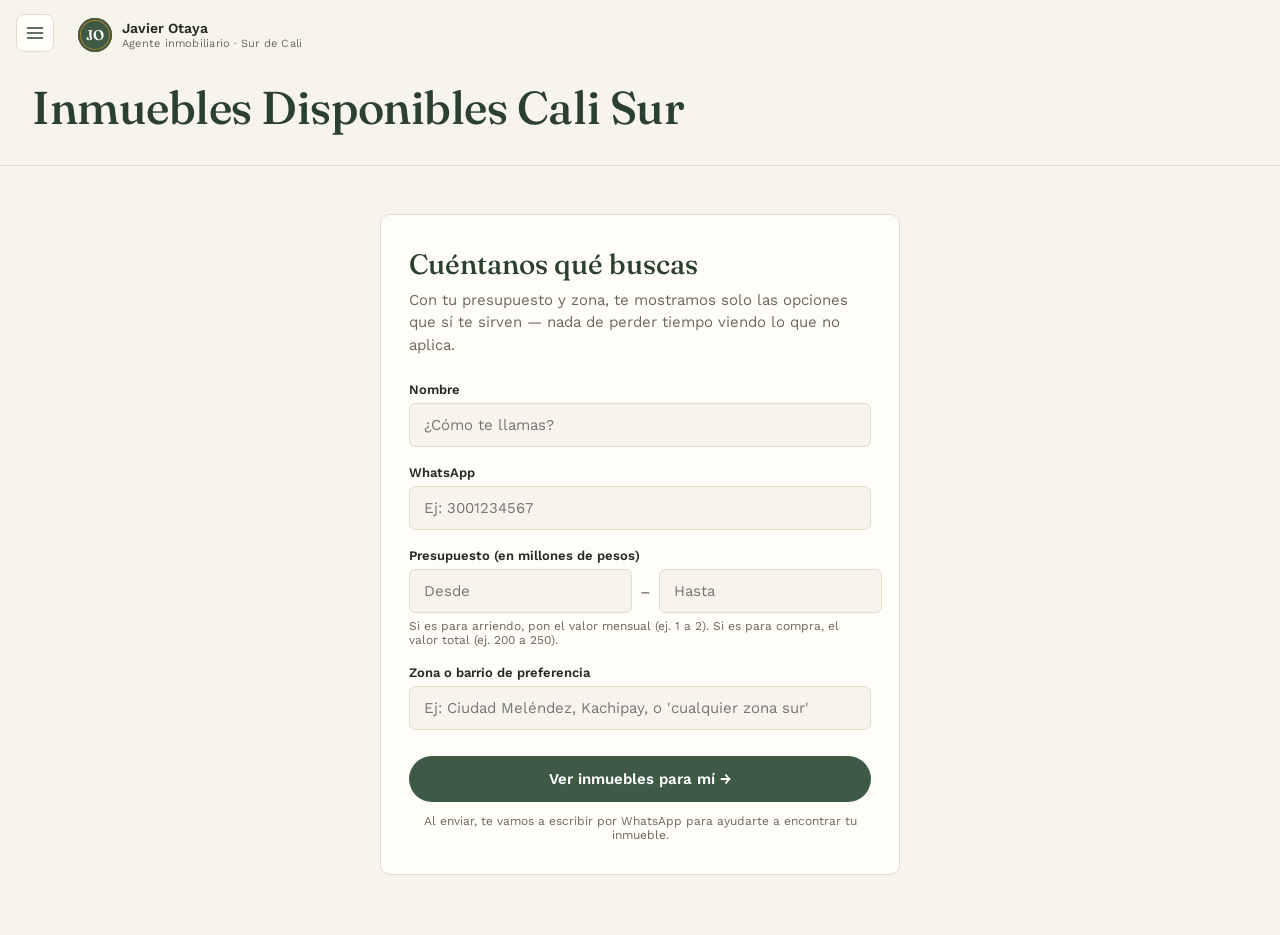
==== consulta/index.html @ 6c0d4512 "Actualiza el sitio a la plantilla Leads Mira (cuenta individual) - Sitio alineado con la plantilla: " ====
<!DOCTYPE html>
<html lang="es">
<head>
<meta charset="UTF-8">
<meta name="viewport" content="width=device-width, initial-scale=1.0">
<title>Cuéntanos qué buscas — Inmuebles Cali Sur</title>
<meta name="description" content="Dinos tu presupuesto y zona preferida, y te mostramos las opciones que sí te sirven.">
<link rel="preconnect" href="https://fonts.googleapis.com">
<link rel="preconnect" href="https://fonts.gstatic.com" crossorigin>
<link href="https://fonts.googleapis.com/css2?family=Fraunces:opsz,wght@9..144,400;9..144,500;9..144,600&family=Work+Sans:wght@400;500;600&display=swap" rel="stylesheet">
<link rel="stylesheet" href="../css/style.css?v=6">
<link rel="stylesheet" href="consulta.css?v=2">
</head>
<body>

<div id="site-nav-root"></div>

<header class="topbar">
  <div class="topbar-inner">
    <span class="topbar-title">Inmuebles Disponibles Cali Sur</span>
  </div>
</header>

<main class="lead-wrap">
  <form id="lead-form" class="lead-card" novalidate>
    <h1>Cuéntanos qué buscas</h1>
    <p class="lead-sub">Con tu presupuesto y zona, te mostramos solo las opciones que sí te sirven — nada de perder tiempo viendo lo que no aplica.</p>

    <label class="lead-label" for="f-nombre">Nombre</label>
    <input class="lead-input" type="text" id="f-nombre" name="nombre" placeholder="¿Cómo te llamas?" required>

    <label class="lead-label" for="f-whatsapp">WhatsApp</label>
    <input class="lead-input" type="tel" id="f-whatsapp" name="whatsapp" placeholder="Ej: 3001234567" required>

    <label class="lead-label">Presupuesto (en millones de pesos)</label>
    <div class="lead-range">
      <input class="lead-input" type="number" id="f-presupuesto-min" placeholder="Desde" min="0" inputmode="numeric" required>
      <span class="lead-sep">–</span>
      <input class="lead-input" type="number" id="f-presupuesto-max" placeholder="Hasta" min="0" inputmode="numeric" required>
    </div>
    <p class="lead-hint">Si es para arriendo, pon el valor mensual (ej. 1 a 2). Si es para compra, el valor total (ej. 200 a 250).</p>

    <label class="lead-label" for="f-zona">Zona o barrio de preferencia</label>
    <input class="lead-input" type="text" id="f-zona" name="zona" placeholder="Ej: Ciudad Meléndez, Kachipay, o 'cualquier zona sur'">

    <button type="submit" class="lead-submit" id="lead-submit">Ver inmuebles para mí →</button>
    <p class="lead-privacy">Al enviar, te vamos a escribir por WhatsApp para ayudarte a encontrar tu inmueble.</p>
  </form>

  <div class="lead-thanks" id="lead-thanks" hidden>
    <h2>¡Listo!</h2>
    <p>Ya casi te mostramos las opciones para ti, y te vamos a escribir por WhatsApp en un momento.</p>
  </div>
</main>

<script src="../js/config.js?v=5"></script>
<script src="../js/nav.js?v=4"></script>
<script src="../js/lead-api.js?v=1"></script>
<script src="consulta.js?v=3"></script>
</body>
</html>
---- css/style.css ----
:root {
  --paper: #f7f4ec;
  --card: #fffdf8;
  --ink: #232b22;
  --muted: #6d6759;
  --line: #e3dccb;
  --forest: #3f5a44;
  --forest-dark: #2c4030;
  --brass: #a9812e;
  --tag-venta: #3f5a44;
  --tag-arriendo: #8a5a2e;

  --font-display: "Fraunces", serif;
  --font-body: "Work Sans", sans-serif;
}

* { box-sizing: border-box; }

@media (prefers-reduced-motion: reduce) {
  * { animation: none !important; transition: none !important; }
}

body {
  margin: 0;
  background: var(--paper);
  color: var(--ink);
  font-family: var(--font-body);
  -webkit-font-smoothing: antialiased;
}

.topbar {
  padding: 14px 20px 16px;
  border-bottom: 1px solid var(--line);
}

.topbar-inner {
  max-width: 1220px;
  margin: 0 auto;
}
/* La marca deja espacio al botón de menú (☰), que es fixed; el título
   va debajo, alineado con el contenido de la página */
.topbar-inner > .brand { margin-left: 46px; }

.topbar-title {
  display: block;
  margin-top: 12px;
  font-family: var(--font-display);
  font-size: 23px;
  font-weight: 500;
  line-height: 1.15;
  color: var(--forest-dark);
}

/* Marca (logo/monograma + nombre), la inyecta js/nav.js */
.brand {
  display: inline-flex;
  align-items: center;
  gap: 10px;
  min-height: 38px; /* misma altura que el botón ☰, quedan alineados */
  text-decoration: none;
  color: var(--forest-dark);
}
.brand-mono {
  width: 34px;
  height: 34px;
  border-radius: 50%;
  background: var(--forest);
  color: #fff;
  display: inline-flex;
  align-items: center;
  justify-content: center;
  font-family: var(--font-display);
  font-size: 14px;
  font-weight: 600;
  letter-spacing: 0.02em;
  box-shadow: inset 0 0 0 2px var(--forest), inset 0 0 0 3px var(--brass);
  flex-shrink: 0;
}
.brand-logo { height: 34px; width: auto; max-width: 120px; object-fit: contain; flex-shrink: 0; }
.brand-text { display: flex; flex-direction: column; line-height: 1.2; }
.brand-text strong { font-size: 14px; font-weight: 600; color: var(--ink); }
.brand-text span { font-size: 11px; color: var(--muted); letter-spacing: 0.02em; }

.topbar-subtitle {
  display: none;
  margin: 6px 0 0;
  color: var(--muted);
  font-size: 16px;
}

/* En escritorio recuperamos el título grande de las versiones anteriores */
@media (min-width: 860px) {
  .topbar { padding: 16px 32px 30px; }
  .topbar-title {
    margin-top: 28px;
    font-size: clamp(32px, 4vw, 46px);
    letter-spacing: -0.01em;
  }
  .topbar-subtitle { display: block; }
}

.filters {
  position: sticky;
  top: 0;
  z-index: 5;
  background: var(--paper);
  border-bottom: 1px solid var(--line);
  padding: 12px 0 8px;
}

.pills-row {
  max-width: 1220px;
  margin: 0 auto;
  padding: 0 20px;
  display: flex;
  align-items: center;
  gap: 8px;
  overflow-x: auto;
  -webkit-overflow-scrolling: touch;
  scrollbar-width: none;
}
.pills-row::-webkit-scrollbar { display: none; }

.pill,
.btn-outline {
  flex: 0 0 auto;
  background: var(--card);
  border: 1px solid var(--line);
  color: var(--ink);
  font-family: var(--font-body);
  font-size: 13px;
  font-weight: 500;
  padding: 9px 14px;
  border-radius: 999px;
  white-space: nowrap;
  cursor: pointer;
  -webkit-appearance: none;
  appearance: none;
}
.pill:focus-visible,
.btn-outline:focus-visible {
  outline: 2px solid var(--forest);
  outline-offset: 1px;
}

.pill-select {
  padding-right: 26px;
  background-image: url("data:image/svg+xml;utf8,<svg xmlns='http://www.w3.org/2000/svg' viewBox='0 0 24 24' fill='none' stroke='%236d6759' stroke-width='2'><polyline points='6 9 12 15 18 9'/></svg>");
  background-repeat: no-repeat;
  background-position: right 8px center;
  background-size: 14px;
}
/* Cuando el select tiene un valor elegido (no la opción vacía), se resalta como "activo" */
.pill-select.pill-active {
  background-color: var(--forest);
  border-color: var(--forest);
  color: #fff;
  background-image: url("data:image/svg+xml;utf8,<svg xmlns='http://www.w3.org/2000/svg' viewBox='0 0 24 24' fill='none' stroke='white' stroke-width='2'><polyline points='6 9 12 15 18 9'/></svg>");
}

.pill-popover-wrap { position: relative; }

.pill-toggle.pill-active {
  background: var(--forest);
  border-color: var(--forest);
  color: #fff;
}

.pill-popover {
  position: fixed;
  z-index: 10;
  background: var(--card);
  border: 1px solid var(--line);
  border-radius: 8px;
  padding: 12px 14px;
  box-shadow: 0 8px 24px rgba(0,0,0,0.12);
  display: flex;
  flex-direction: column;
  gap: 8px;
  min-width: 220px;
}
.pill-popover[hidden] { display: none; }

.filter-group-label {
  font-size: 12px;
  color: var(--muted);
  white-space: nowrap;
}

.popover-row {
  display: flex;
  align-items: center;
  gap: 6px;
}
.popover-row input {
  border: 1px solid var(--line);
  border-radius: 4px;
  padding: 8px 8px;
  width: 100%;
  background: var(--paper);
  font-family: var(--font-body);
  font-size: 14px;
}
.popover-row input:focus-visible { outline: 2px solid var(--forest); outline-offset: 1px; }
.filter-sep { color: var(--muted); }

/* Ocultar las flechitas del input number para que se vea como un campo simple */
.popover-row input::-webkit-outer-spin-button,
.popover-row input::-webkit-inner-spin-button {
  -webkit-appearance: none;
  margin: 0;
}
.popover-row input[type="number"] { -moz-appearance: textfield; }

.popover-done {
  align-self: flex-end;
  background: var(--forest);
  color: #fff;
  border: none;
  border-radius: 999px;
  padding: 7px 14px;
  font-size: 13px;
  font-weight: 500;
  cursor: pointer;
}
.popover-done:hover { background: var(--forest-dark); }

.btn-outline {
  color: var(--forest-dark);
  border-radius: 999px;
}
.btn-outline:hover { border-color: var(--forest); background: #fbfaf5; }

.filters-meta {
  max-width: 1220px;
  margin: 0 auto;
  padding: 8px 20px 0;
}
.filters-count {
  color: var(--muted);
  font-size: 12px;
  white-space: nowrap;
}

.pill-search {
  display: flex;
  align-items: center;
  gap: 6px;
  background: var(--card);
  border: 1px solid var(--line);
  border-radius: 999px;
  padding: 0 12px;
  flex: 0 0 auto;
}
.pill-search svg { width: 15px; height: 15px; color: var(--muted); flex-shrink: 0; }
.pill-search input {
  border: none;
  background: transparent;
  font-family: var(--font-body);
  font-size: 13px;
  padding: 9px 0;
  width: 150px;
  color: var(--ink);
}
.pill-search input:focus-visible { outline: none; }
.pill-search:focus-within { border-color: var(--forest); }

.gallery-wrap {
  max-width: 1220px;
  margin: 0 auto;
  padding: 36px 32px 60px;
}

.gallery {
  display: grid;
  grid-template-columns: repeat(auto-fill, minmax(280px, 1fr));
  gap: 26px;
}

.card {
  background: var(--card);
  border: 1px solid var(--line);
  border-radius: 6px;
  overflow: hidden;
  display: flex;
  flex-direction: column;
}

.card-image-link {
  display: block;
  position: relative;
  aspect-ratio: 4 / 3;
  background: var(--line);
  overflow: hidden;
  width: 100%;
  border: none;
  padding: 0;
  cursor: pointer;
}

.card-image-link img {
  width: 100%;
  height: 100%;
  object-fit: cover;
  display: block;
  transition: transform 0.35s ease;
}
.card-image-link:hover img { transform: scale(1.04); }
.card-image-link:focus-visible { outline: 2px solid var(--forest); outline-offset: -2px; }

.card-badge {
  position: absolute;
  top: 12px;
  left: 12px;
  font-size: 11px;
  font-weight: 600;
  padding: 5px 10px;
  border-radius: 999px;
  color: #fff;
  letter-spacing: 0.01em;
}
.card-badge.venta { background: var(--tag-venta); }
.card-badge.arriendo { background: var(--tag-arriendo); }

.card-credit {
  position: absolute;
  top: 12px;
  right: 12px;
  font-size: 11px;
  font-weight: 500;
  padding: 5px 10px;
  border-radius: 999px;
  background: rgba(255,255,255,0.92);
  color: var(--forest-dark);
}

.card-body {
  padding: 16px 18px 18px;
  display: flex;
  flex-direction: column;
  gap: 8px;
  flex: 1;
}

.card-price {
  font-family: var(--font-display);
  font-size: 22px;
  color: var(--forest-dark);
  margin: 0;
}
.card-price small {
  font-family: var(--font-body);
  font-size: 12px;
  color: var(--muted);
  font-weight: 500;
}

.card-title {
  margin: 0;
  font-size: 15px;
  font-weight: 600;
  color: var(--ink);
}

.card-specs {
  display: flex;
  flex-wrap: wrap;
  gap: 6px 14px;
  font-size: 13px;
  color: var(--muted);
  margin-top: 2px;
}

.card-link {
  margin-top: auto;
  padding-top: 10px;
  font-size: 13px;
  font-weight: 600;
  color: var(--forest);
  text-decoration: none;
  border-top: 1px solid var(--line);
  background: none;
  border-left: none;
  border-right: none;
  border-bottom: none;
  font-family: inherit;
  cursor: pointer;
  text-align: left;
}
.card-link:hover { color: var(--forest-dark); text-decoration: underline; }
.card-link:focus-visible { outline: 2px solid var(--forest); outline-offset: 2px; }

.card-actions {
  display: flex;
  align-items: center;
  justify-content: space-between;
  gap: 10px;
  margin-top: auto;
  padding-top: 10px;
  border-top: 1px solid var(--line);
}
.card-actions .card-link { border-top: none; padding-top: 0; margin-top: 0; }

.card-whatsapp {
  display: inline-flex;
  align-items: center;
  gap: 6px;
  font-size: 12px;
  font-weight: 600;
  color: #1a7a3c;
  text-decoration: none;
  white-space: nowrap;
}
.card-whatsapp svg { width: 15px; height: 15px; flex-shrink: 0; }
.card-whatsapp:hover { text-decoration: underline; }
.card-whatsapp:focus-visible { outline: 2px solid var(--forest); outline-offset: 2px; }

.whatsapp-float {
  position: fixed;
  right: 20px;
  bottom: 20px;
  width: 56px;
  height: 56px;
  border-radius: 50%;
  background: #25d366;
  color: #fff;
  display: flex;
  align-items: center;
  justify-content: center;
  box-shadow: 0 4px 14px rgba(0,0,0,0.25);
  z-index: 20;
}
.whatsapp-float:hover { background: #1ebc5b; }
.whatsapp-float:focus-visible { outline: 2px solid var(--forest-dark); outline-offset: 3px; }
.whatsapp-float[hidden] { display: none; }

.empty-state,
.loading-state {
  text-align: center;
  color: var(--muted);
  font-size: 15px;
  padding: 60px 20px;
}

.foot {
  text-align: center;
  color: var(--muted);
  font-size: 12px;
  padding: 20px;
  border-top: 1px solid var(--line);
}

@media (max-width: 600px) {
  .gallery-wrap { padding: 20px 16px 40px; }
  .gallery { gap: 18px; }
  .card-image-link { aspect-ratio: 16 / 10; }
}

/* ── Banner de ventas recientes (prueba social) ───────────────── */
.sales-banner {
  margin: 0;
  padding: 10px 20px;
  font-size: 13px;
  font-weight: 600;
  color: var(--forest-dark);
  background: #eef1e6;
  border-bottom: 1px solid var(--line);
}
@media (min-width: 860px) { .sales-banner { padding: 10px max(32px, calc((100% - 1220px) / 2 + 20px)); } }

/* ── Overlay de la ficha de detalle ───────────────────────────── */
body.no-scroll { overflow: hidden; }
body.no-scroll .site-nav-toggle { display: none; }

.detail-overlay {
  position: fixed;
  inset: 0;
  z-index: 40;
  background: rgba(20, 24, 18, 0.55);
  display: flex;
  align-items: flex-start;
  justify-content: center;
  overflow-y: auto;
  padding: 0;
}
.detail-overlay[hidden] { display: none; }
@media (min-width: 700px) {
  .detail-overlay { padding: 40px 20px; align-items: center; }
}

.detail-panel {
  position: relative;
  background: var(--card);
  width: 100%;
  max-width: 640px;
  min-height: 100vh;
  border-radius: 0;
}
@media (min-width: 700px) {
  .detail-panel { min-height: auto; border-radius: 10px; max-height: 90vh; overflow-y: auto; }
}

.detail-close {
  position: absolute;
  top: 14px;
  right: 14px;
  z-index: 5;
  width: 34px;
  height: 34px;
  border-radius: 50%;
  border: none;
  background: rgba(20,24,18,0.55);
  color: #fff;
  font-size: 15px;
  cursor: pointer;
  display: flex;
  align-items: center;
  justify-content: center;
}
.detail-close:hover { background: rgba(20,24,18,0.75); }
.detail-close:focus-visible { outline: 2px solid #fff; outline-offset: 2px; }

.detail-carousel {
  position: relative;
  aspect-ratio: 4 / 3;
  background: #1f2721; /* color de las franjas cuando la foto es vertical */
  overflow: hidden;
}
.detail-carousel-track {
  display: flex;
  height: 100%;
  transition: transform 0.3s ease;
}
.detail-carousel-track img {
  width: 100%;
  height: 100%;
  object-fit: contain; /* foto completa, sin recortes */
  flex: 0 0 100%;
  cursor: zoom-in;
}
.carousel-arrow {
  position: absolute;
  top: 50%;
  transform: translateY(-50%);
  width: 34px;
  height: 34px;
  border-radius: 50%;
  border: none;
  background: rgba(255,255,255,0.85);
  color: var(--forest-dark);
  font-size: 20px;
  line-height: 1;
  cursor: pointer;
}
.carousel-arrow.prev { left: 10px; }
.carousel-arrow.next { right: 10px; }
.carousel-arrow:hover { background: #fff; }

.detail-carousel-dots {
  position: absolute;
  bottom: 12px;
  left: 0;
  right: 0;
  display: flex;
  justify-content: center;
  gap: 6px;
}
.detail-carousel-dots button {
  width: 7px;
  height: 7px;
  border-radius: 50%;
  border: none;
  background: rgba(255,255,255,0.6);
  padding: 0;
  cursor: pointer;
}
.detail-carousel-dots button.active { background: #fff; }

.detail-badge {
  position: absolute;
  top: 12px;
  left: 12px;
}

.detail-body {
  padding: 20px 22px 28px;
}

.detail-price {
  font-family: var(--font-display);
  font-size: 28px;
  color: var(--forest-dark);
  margin: 0;
}
.detail-price small {
  font-family: var(--font-body);
  font-size: 13px;
  color: var(--muted);
  font-weight: 500;
}

.detail-title {
  margin: 4px 0 18px;
  font-size: 18px;
  font-weight: 600;
  font-family: var(--font-body);
}

.detail-stats {
  display: grid;
  grid-template-columns: repeat(auto-fill, minmax(84px, 1fr));
  gap: 14px;
  padding: 16px 0;
  margin-bottom: 18px;
  border-top: 1px solid var(--line);
  border-bottom: 1px solid var(--line);
}
.detail-stat {
  display: flex;
  flex-direction: column;
  align-items: center;
  text-align: center;
  gap: 4px;
}
.detail-stat svg { width: 22px; height: 22px; color: var(--forest); }
.detail-stat-value { font-family: var(--font-display); font-size: 16px; color: var(--ink); }
.detail-stat-label { font-size: 11px; color: var(--muted); }

.detail-cta {
  display: flex;
  flex-direction: column;
  gap: 10px;
  margin-bottom: 24px;
}

.detail-whatsapp {
  display: flex;
  align-items: center;
  justify-content: center;
  gap: 8px;
  background: #25d366;
  color: #fff;
  font-weight: 600;
  font-size: 15px;
  padding: 13px;
  border-radius: 999px;
  text-decoration: none;
  border: none;
  width: 100%;
  font-family: inherit;
  cursor: pointer;
}
.detail-whatsapp svg { width: 18px; height: 18px; }
.detail-whatsapp:hover { background: #1ebc5b; }
.detail-whatsapp:disabled { opacity: 0.7; cursor: default; }

.detail-lead-form {
  display: flex;
  flex-direction: column;
  gap: 10px;
  background: var(--paper);
  border: 1px solid var(--line);
  border-radius: 10px;
  padding: 16px;
}
.detail-lead-form[hidden] { display: none; }

.detail-lead-input {
  width: 100%;
  box-sizing: border-box;
  border: 1px solid var(--line);
  border-radius: 6px;
  padding: 11px 13px;
  font-family: var(--font-body);
  font-size: 14px;
  background: var(--card);
  color: var(--ink);
}
.detail-lead-input:focus-visible { outline: 2px solid var(--forest); outline-offset: 1px; }

.detail-lead-submit {
  background: #25d366;
  color: #fff;
  border: none;
  border-radius: 999px;
  padding: 12px;
  font-family: inherit;
  font-size: 14px;
  font-weight: 600;
  cursor: pointer;
}
.detail-lead-submit:hover { background: #1ebc5b; }
.detail-lead-submit:disabled { opacity: 0.7; cursor: default; }

.detail-lead-error {
  margin: 0;
  font-size: 12px;
  color: #8a4127;
  text-align: center;
}

.detail-crm-link {
  text-align: center;
  font-size: 13px;
  color: var(--muted);
  text-decoration: underline;
}
.detail-crm-link:hover { color: var(--ink); }

.detail-similar h3 {
  font-size: 14px;
  font-weight: 600;
  margin: 0 0 12px;
}
.detail-similar-grid {
  display: grid;
  grid-template-columns: 1fr 1fr;
  gap: 12px;
}

.mini-card {
  display: block;
  width: 100%;
  border: 1px solid var(--line);
  border-radius: 6px;
  overflow: hidden;
  background: var(--card);
  cursor: pointer;
  padding: 0;
  text-align: left;
  font-family: inherit;
}
.mini-card img {
  width: 100%;
  aspect-ratio: 4 / 3;
  object-fit: cover;
  display: block;
}
.mini-card-body {
  display: flex;
  flex-direction: column;
  gap: 2px;
  padding: 8px 10px 10px;
}
.mini-card-body strong { font-family: var(--font-display); font-size: 14px; color: var(--forest-dark); }
.mini-card-body span { font-size: 12px; color: var(--muted); }

/* ── Menú compartido (☰) ───────────────────────────────────── */
.site-nav-toggle {
  position: fixed;
  top: 14px;
  left: 16px;
  z-index: 50;
  width: 38px;
  height: 38px;
  border-radius: 8px;
  border: 1px solid var(--line);
  background: var(--card);
  color: var(--forest-dark);
  display: flex;
  align-items: center;
  justify-content: center;
  cursor: pointer;
  transition: transform 0.25s ease, opacity 0.25s ease;
}
.site-nav-toggle:hover { border-color: var(--forest); }
.site-nav-toggle:focus-visible { outline: 2px solid var(--forest); outline-offset: 2px; }
.site-nav-toggle-hidden { transform: translateX(-56px); opacity: 0; pointer-events: none; }

.site-nav-backdrop {
  position: fixed;
  inset: 0;
  z-index: 48;
  background: rgba(20, 24, 18, 0.4);
}
.site-nav-backdrop[hidden] { display: none; }

.site-nav-panel {
  position: fixed;
  top: 0;
  left: 0;
  bottom: 0;
  z-index: 49;
  width: min(260px, 80vw);
  background: var(--card);
  box-shadow: 4px 0 24px rgba(0,0,0,0.15);
  padding: 64px 24px 24px;
}
.site-nav-panel[hidden] { display: none; }

.site-nav-panel nav {
  display: flex;
  flex-direction: column;
  gap: 4px;
}
.site-nav-panel a {
  padding: 11px 12px;
  border-radius: 6px;
  color: var(--ink);
  text-decoration: none;
  font-size: 15px;
  font-weight: 500;
}
.site-nav-panel a:hover { background: var(--paper); }
.site-nav-panel a.active { background: var(--forest); color: #fff; }

/* ── Campos de formulario compartidos (consulta + calculadora) ── */
.lead-label {
  display: block;
  font-size: 13px;
  font-weight: 600;
  color: var(--ink);
  margin: 18px 0 6px;
}
.lead-input {
  width: 100%;
  box-sizing: border-box;
  border: 1px solid var(--line);
  border-radius: 6px;
  padding: 12px 14px;
  font-family: var(--font-body);
  font-size: 15px;
  background: var(--paper);
  color: var(--ink);
}
.lead-input:focus-visible { outline: 2px solid var(--forest); outline-offset: 1px; }
.lead-hint {
  font-size: 12px;
  color: var(--muted);
  margin: 6px 0 0;
}

/* ─────────────────────────────────────────────────────────────
   Visor de fotos ampliadas (se abre al tocar una foto de la ficha)
   ───────────────────────────────────────────────────────────── */
.carousel-zoom {
  position: absolute;
  right: 10px;
  bottom: 10px;
  z-index: 2;
  display: flex;
  align-items: center;
  gap: 6px;
  border: none;
  border-radius: 999px;
  padding: 6px 11px;
  background: rgba(20, 24, 18, 0.6);
  color: #fff;
  font-size: 12px;
  font-weight: 600;
  cursor: pointer;
}
.carousel-zoom:hover { background: rgba(20, 24, 18, 0.8); }
.carousel-zoom svg { width: 14px; height: 14px; }

.lightbox {
  position: fixed;
  inset: 0;
  z-index: 60;
  background: #0e120f;
  display: flex;
  flex-direction: column;
  user-select: none;
  -webkit-user-select: none;
}
.lightbox[hidden] { display: none; }
.lightbox-stage {
  position: relative;
  flex: 1;
  overflow: hidden;
  touch-action: none; /* el visor maneja pellizcar y deslizar */
  display: flex;
  align-items: center;
  justify-content: center;
}
.lightbox-stage img {
  max-width: 100%;
  max-height: 100%;
  transform-origin: center center;
  will-change: transform;
  pointer-events: none;
}
.lightbox-stage.animar img { transition: transform 0.2s ease; }
.lightbox-top {
  position: absolute;
  top: 0;
  left: 0;
  right: 0;
  z-index: 2;
  display: flex;
  align-items: center;
  justify-content: space-between;
  padding: 12px 14px;
  color: #fff;
  font-size: 14px;
  pointer-events: none;
}
.lightbox-top > * { pointer-events: auto; }
.lightbox-count { background: rgba(0, 0, 0, 0.45); padding: 4px 10px; border-radius: 999px; }
.lightbox-btn {
  border: none;
  border-radius: 50%;
  width: 42px;
  height: 42px;
  background: rgba(255, 255, 255, 0.14);
  color: #fff;
  font-size: 22px;
  line-height: 1;
  cursor: pointer;
  display: flex;
  align-items: center;
  justify-content: center;
}
.lightbox-btn:hover { background: rgba(255, 255, 255, 0.26); }
.lightbox-btn:focus-visible { outline: 2px solid #fff; outline-offset: 2px; }
.lightbox-prev, .lightbox-next {
  position: absolute;
  top: 50%;
  transform: translateY(-50%);
  z-index: 2;
}
.lightbox-prev { left: 12px; }
.lightbox-next { right: 12px; }
.lightbox-hint {
  position: absolute;
  bottom: 16px;
  left: 50%;
  transform: translateX(-50%);
  z-index: 2;
  color: rgba(255, 255, 255, 0.85);
  background: rgba(0, 0, 0, 0.45);
  font-size: 12px;
  padding: 5px 12px;
  border-radius: 999px;
  white-space: nowrap;
  transition: opacity 0.4s ease;
  pointer-events: none;
}
.lightbox-hint.oculto { opacity: 0; }
@media (max-width: 600px) {
  .lightbox-prev, .lightbox-next { display: none; } /* en celular se desliza con el dedo */
}

/* ─────────────────────────────────────────────────────────────
   Enlace de un inmueble que ya no está disponible
   ───────────────────────────────────────────────────────────── */
.nodisp { padding: 44px 22px 26px; text-align: center; }
.nodisp-icono {
  width: 56px; height: 56px; margin: 0 auto 14px; border-radius: 50%;
  background: var(--paper); color: var(--forest); display: grid; place-items: center;
}
.nodisp-icono svg { width: 28px; height: 28px; }
.nodisp-titulo { font-family: var(--font-display); font-weight: 500; font-size: 24px; color: var(--forest-dark); margin: 0 0 8px; }
.nodisp-ref { display: inline-block; background: var(--paper); border-radius: 999px; padding: 5px 14px; font-size: 14px; font-weight: 600; color: var(--ink); margin: 0 0 10px; text-decoration: line-through; text-decoration-color: rgba(35, 43, 34, 0.35); }
.nodisp-texto { color: var(--muted); font-size: 15px; margin: 0 auto 22px; max-width: 420px; }
.nodisp-sub { font-size: 14px; font-weight: 600; margin: 0 0 12px; text-align: left; }
.nodisp-grid { text-align: left; margin-bottom: 22px; }
.nodisp-acciones { display: flex; flex-direction: column; gap: 10px; }
.nodisp-btn {
  display: block; padding: 13px 16px; border-radius: 999px; border: 1px solid var(--line);
  color: var(--ink); text-decoration: none; font-weight: 600; font-size: 15px; background: var(--card);
}
.nodisp-btn:hover { border-color: var(--forest); }
.nodisp-btn.primario { background: var(--forest); border-color: var(--forest); color: #fff; }
.nodisp-btn.primario:hover { background: var(--forest-dark); }
.nodisp-btn.whatsapp { color: #12753a; border-color: #bfe5cc; background: #effaf2; }
---- consulta/consulta.css ----
.lead-wrap {
  max-width: 560px;
  margin: 0 auto;
  padding: 48px 20px 60px;
}

.lead-card {
  background: var(--card);
  border: 1px solid var(--line);
  border-radius: 10px;
  padding: 32px 28px;
}

.lead-card h1 {
  font-family: var(--font-display);
  font-weight: 500;
  font-size: 28px;
  color: var(--forest-dark);
  margin: 0 0 8px;
}

.lead-sub {
  color: var(--muted);
  font-size: 15px;
  margin: 0 0 26px;
  line-height: 1.5;
}

.lead-range { display: flex; align-items: center; gap: 8px; }
.lead-range .lead-input { width: auto; flex: 1; }
.lead-sep { color: var(--muted); }

.lead-submit {
  width: 100%;
  margin-top: 26px;
  background: var(--forest);
  color: #fff;
  border: none;
  border-radius: 999px;
  padding: 14px;
  font-family: var(--font-body);
  font-size: 15px;
  font-weight: 600;
  cursor: pointer;
}
.lead-submit:hover { background: var(--forest-dark); }
.lead-submit:disabled { opacity: 0.6; cursor: default; }

.lead-privacy {
  text-align: center;
  font-size: 12px;
  color: var(--muted);
  margin: 12px 0 0;
}

.lead-thanks {
  text-align: center;
  padding: 40px 20px;
}
.lead-thanks h2 {
  font-family: var(--font-display);
  color: var(--forest-dark);
  font-size: 26px;
  margin: 0 0 10px;
}
.lead-thanks p { color: var(--muted); }
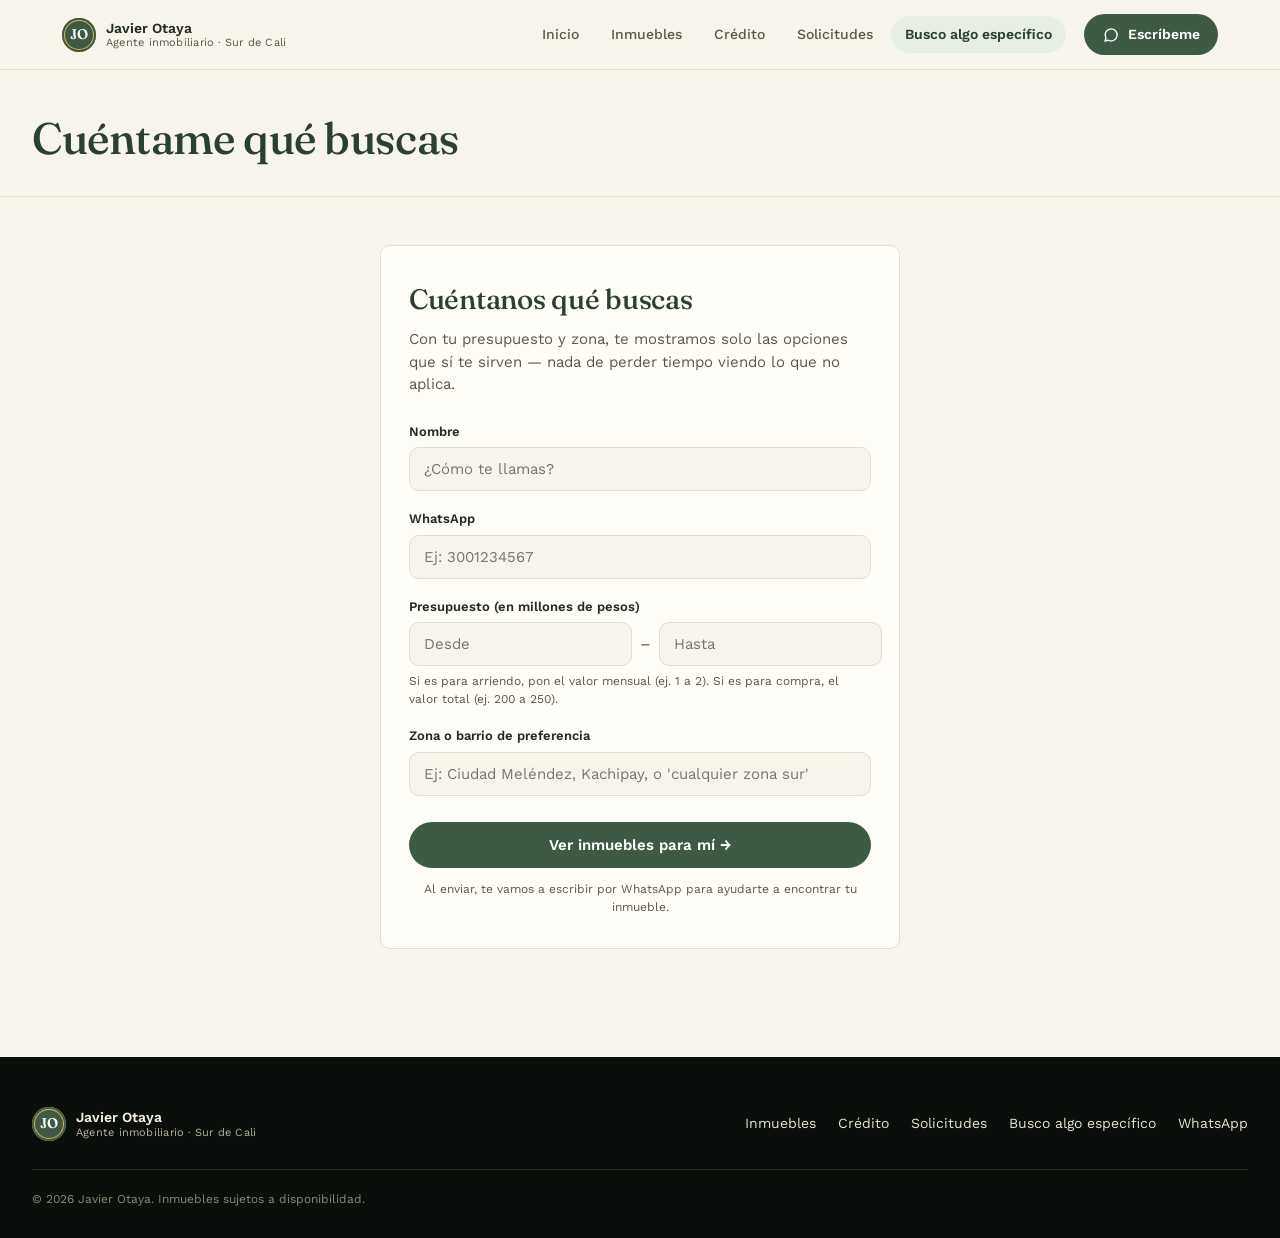
==== commit aa76cf8b: "Rediseño dirección A (editorial cálido): encabezado, portada, catálogo, ficha y pie - Nuevo tema (cs" ====
--- a/consulta/index.html
+++ b/consulta/index.html
@@ -8,7 +8,8 @@
 <link rel="preconnect" href="https://fonts.googleapis.com">
 <link rel="preconnect" href="https://fonts.gstatic.com" crossorigin>
 <link href="https://fonts.googleapis.com/css2?family=Fraunces:opsz,wght@9..144,400;9..144,500;9..144,600&family=Work+Sans:wght@400;500;600&display=swap" rel="stylesheet">
-<link rel="stylesheet" href="../css/style.css?v=6">
+<link rel="stylesheet" href="../css/style.css?v=9">
+<link rel="stylesheet" href="../css/tema.css?v=1">
 <link rel="stylesheet" href="consulta.css?v=2">
 </head>
 <body>
@@ -17,13 +18,13 @@
 
 <header class="topbar">
   <div class="topbar-inner">
-    <span class="topbar-title">Inmuebles Disponibles Cali Sur</span>
+    <h1 class="topbar-title">Cuéntame qué buscas</h1>
   </div>
 </header>
 
 <main class="lead-wrap">
   <form id="lead-form" class="lead-card" novalidate>
-    <h1>Cuéntanos qué buscas</h1>
+    <h2>Cuéntanos qué buscas</h2>
     <p class="lead-sub">Con tu presupuesto y zona, te mostramos solo las opciones que sí te sirven — nada de perder tiempo viendo lo que no aplica.</p>
 
     <label class="lead-label" for="f-nombre">Nombre</label>
@@ -53,8 +54,8 @@
   </div>
 </main>
 
-<script src="../js/config.js?v=5"></script>
-<script src="../js/nav.js?v=4"></script>
+<script src="../js/config.js?v=6"></script>
+<script src="../js/nav.js?v=5"></script>
 <script src="../js/lead-api.js?v=1"></script>
 <script src="consulta.js?v=3"></script>
 </body>
--- a/css/style.css
+++ b/css/style.css
@@ -37,9 +37,6 @@
   max-width: 1220px;
   margin: 0 auto;
 }
-/* La marca deja espacio al botón de menú (☰), que es fixed; el título
-   va debajo, alineado con el contenido de la página */
-.topbar-inner > .brand { margin-left: 46px; }
 
 .topbar-title {
   display: block;
@@ -470,7 +467,6 @@
 
 /* ── Overlay de la ficha de detalle ───────────────────────────── */
 body.no-scroll { overflow: hidden; }
-body.no-scroll .site-nav-toggle { display: none; }
 
 .detail-overlay {
   position: fixed;
@@ -744,65 +740,6 @@
 }
 .mini-card-body strong { font-family: var(--font-display); font-size: 14px; color: var(--forest-dark); }
 .mini-card-body span { font-size: 12px; color: var(--muted); }
-
-/* ── Menú compartido (☰) ───────────────────────────────────── */
-.site-nav-toggle {
-  position: fixed;
-  top: 14px;
-  left: 16px;
-  z-index: 50;
-  width: 38px;
-  height: 38px;
-  border-radius: 8px;
-  border: 1px solid var(--line);
-  background: var(--card);
-  color: var(--forest-dark);
-  display: flex;
-  align-items: center;
-  justify-content: center;
-  cursor: pointer;
-  transition: transform 0.25s ease, opacity 0.25s ease;
-}
-.site-nav-toggle:hover { border-color: var(--forest); }
-.site-nav-toggle:focus-visible { outline: 2px solid var(--forest); outline-offset: 2px; }
-.site-nav-toggle-hidden { transform: translateX(-56px); opacity: 0; pointer-events: none; }
-
-.site-nav-backdrop {
-  position: fixed;
-  inset: 0;
-  z-index: 48;
-  background: rgba(20, 24, 18, 0.4);
-}
-.site-nav-backdrop[hidden] { display: none; }
-
-.site-nav-panel {
-  position: fixed;
-  top: 0;
-  left: 0;
-  bottom: 0;
-  z-index: 49;
-  width: min(260px, 80vw);
-  background: var(--card);
-  box-shadow: 4px 0 24px rgba(0,0,0,0.15);
-  padding: 64px 24px 24px;
-}
-.site-nav-panel[hidden] { display: none; }
-
-.site-nav-panel nav {
-  display: flex;
-  flex-direction: column;
-  gap: 4px;
-}
-.site-nav-panel a {
-  padding: 11px 12px;
-  border-radius: 6px;
-  color: var(--ink);
-  text-decoration: none;
-  font-size: 15px;
-  font-weight: 500;
-}
-.site-nav-panel a:hover { background: var(--paper); }
-.site-nav-panel a.active { background: var(--forest); color: #fff; }
 
 /* ── Campos de formulario compartidos (consulta + calculadora) ── */
 .lead-label {
--- a/css/tema.css
+++ b/css/tema.css
@@ -0,0 +1,220 @@
+/* ─────────────────────────────────────────────────────────────
+   Tema "editorial cálido" — se carga DESPUÉS de style.css y lo
+   sobrescribe: tokens, encabezado, pie, catálogo, tarjetas y ficha.
+   Los colores de marca opcionales (config.js) siguen funcionando
+   porque se aplican sobre --forest / --forest-dark.
+   ───────────────────────────────────────────────────────────── */
+:root {
+  --paper: #f7f4ec;
+  --card: #fffdf8;
+  --ink: #232b22;
+  --muted: #5d5748;
+  --line: #e3dccb;
+  --line-soft: #ece6d6;
+  --forest: #3f5a44;
+  --forest-dark: #2c4030;
+  --tint: #e7efe3;
+  --brass: #a9812e;
+  --brass-light: #d9b25f;
+  --brass-text: #7c5c14;
+  --night: #0a0f0c;
+  --wa: #1f9d55;
+  --wa-dark: #187d44;
+  --radio: 14px;
+}
+
+body { line-height: 1.5; }
+h1, h2, h3 { font-family: var(--font-display); font-weight: 500; letter-spacing: -0.01em; }
+a { color: inherit; }
+:focus-visible { outline: 2px solid var(--brass); outline-offset: 2px; }
+
+/* ── Encabezado ─────────────────────────────────────────────── */
+.sitebar { background: var(--paper); border-bottom: 1px solid var(--line); position: relative; z-index: 30; }
+.sitebar-inner { max-width: 1220px; margin: 0 auto; padding: 12px 20px; display: flex; align-items: center; gap: 18px; }
+.sitebar .brand { margin: 0; }
+.sitebar-links { display: none; margin-left: auto; gap: 4px; }
+.sitebar-links a { padding: 8px 14px; border-radius: 999px; font-size: 14px; font-weight: 500; color: var(--muted); text-decoration: none; }
+.sitebar-links a:hover { color: var(--forest-dark); background: var(--tint); }
+.sitebar-links a.active { color: var(--forest-dark); background: var(--tint); font-weight: 600; }
+.sitebar-cta { display: none; align-items: center; gap: 8px; background: var(--forest); color: #fff; padding: 10px 18px; border-radius: 999px; font-size: 14px; font-weight: 600; text-decoration: none; }
+.sitebar-cta:hover { background: var(--forest-dark); }
+.sitebar-toggle { margin-left: auto; width: 42px; height: 42px; border-radius: 12px; border: 1px solid var(--line); background: var(--card); color: var(--forest-dark); display: inline-flex; align-items: center; justify-content: center; cursor: pointer; }
+.sitebar.abierto .sitebar-links {
+  display: flex; flex-direction: column; position: absolute; left: 12px; right: 12px; top: 100%; margin: 6px 0 0;
+  background: var(--card); border: 1px solid var(--line); border-radius: var(--radio); padding: 8px; box-shadow: 0 14px 34px rgba(35, 43, 34, 0.14);
+}
+.sitebar.abierto .sitebar-links a { padding: 12px 14px; font-size: 15px; }
+@media (min-width: 900px) {
+  .sitebar-inner { padding: 14px 32px; }
+  .sitebar-links { display: flex; }
+  .sitebar-cta { display: inline-flex; }
+  .sitebar-toggle { display: none; }
+  .sitebar-links { margin-left: auto; }
+}
+
+/* Marca */
+.brand-mono { background: var(--forest); box-shadow: inset 0 0 0 2px var(--forest), inset 0 0 0 3px var(--brass-light); }
+.brand-claro { color: #f4efe2; }
+.brand-claro .brand-text strong { color: #f4efe2; }
+.brand-claro .brand-text span { color: #b9b29d; }
+
+/* ── Encabezado de página (título de cada sección) ──────────── */
+.topbar { padding: 34px 20px 26px; border-bottom: 1px solid var(--line); background: var(--paper); }
+.topbar-inner { max-width: 1220px; margin: 0 auto; }
+.topbar-eyebrow { margin: 0 0 8px; font-size: 12px; font-weight: 600; letter-spacing: 0.1em; text-transform: uppercase; color: var(--brass-text); }
+.topbar-title { display: block; margin: 0; font-size: clamp(28px, 4.2vw, 44px); line-height: 1.1; color: var(--forest-dark); font-family: var(--font-display); font-weight: 500; }
+.topbar-subtitle { display: block; margin: 10px 0 0; max-width: 62ch; color: var(--muted); font-size: 16px; }
+@media (min-width: 860px) { .topbar { padding: 44px 32px 34px; } .topbar-title { margin-top: 0; } }
+
+/* ── Filtros ────────────────────────────────────────────────── */
+.filters { background: rgba(247, 244, 236, 0.96); backdrop-filter: blur(6px); }
+.pill, .btn-outline { border-radius: 999px; border: 1px solid var(--line); background: var(--card); color: var(--ink); }
+.pill-select.pill-active, .pill-toggle.pill-active { background: var(--tint); border-color: var(--forest); color: var(--forest-dark); }
+.pill-popover { border-radius: var(--radio); box-shadow: 0 14px 34px rgba(35, 43, 34, 0.16); }
+.filters-count { font-weight: 600; color: var(--forest-dark); }
+.sales-banner { background: var(--tint); color: var(--forest-dark); }
+
+/* ── Tarjetas del catálogo ──────────────────────────────────── */
+.gallery { grid-template-columns: repeat(auto-fill, minmax(300px, 1fr)); gap: 28px; }
+.card { border-radius: 18px; border: 1px solid var(--line); box-shadow: 0 1px 0 rgba(35, 43, 34, 0.03); transition: transform 0.2s ease, box-shadow 0.2s ease; }
+.card:hover { transform: translateY(-3px); box-shadow: 0 16px 34px rgba(35, 43, 34, 0.12); }
+.card-image-link { aspect-ratio: 4 / 3; }
+.card-badge { top: 14px; left: 14px; padding: 6px 12px; font-size: 12px; box-shadow: 0 2px 8px rgba(0, 0, 0, 0.18); }
+.card-badge.venta { background: var(--forest); }
+.card-badge.arriendo { background: #8a5a2e; }
+.card-body { padding: 18px 20px 20px; gap: 8px; }
+.card-top { display: flex; align-items: center; justify-content: space-between; gap: 10px; flex-wrap: wrap; }
+.card-price { font-size: 28px; line-height: 1.1; color: var(--forest-dark); }
+.card-price small { font-size: 13px; }
+.card-credit { position: static; background: var(--tint); color: var(--forest-dark); font-size: 12px; font-weight: 600; padding: 5px 11px; }
+.card-title { font-size: 16px; font-weight: 600; font-family: var(--font-body); color: var(--ink); }
+.card-zona { display: flex; align-items: center; gap: 6px; margin: 0; font-size: 14px; color: var(--muted); }
+.card-zona svg { width: 15px; height: 15px; flex: none; color: var(--brass); }
+.card-meta { display: flex; flex-wrap: wrap; gap: 8px 16px; padding: 12px 0 2px; border-top: 1px solid var(--line-soft); margin-top: 4px; font-size: 13px; color: var(--muted); }
+.card-meta-item { display: inline-flex; align-items: center; gap: 6px; }
+.card-meta-item svg { width: 17px; height: 17px; color: var(--forest); }
+.card-actions { border-top: none; padding-top: 6px; }
+.card-link { color: var(--forest-dark); font-size: 14px; border-top: none; padding-top: 0; }
+.card-link:hover { text-decoration: none; color: var(--brass-text); }
+.card-whatsapp { width: 42px; height: 42px; border-radius: 50%; background: var(--wa); color: #fff; justify-content: center; flex: none; }
+.card-whatsapp svg { width: 20px; height: 20px; }
+.card-whatsapp:hover { background: var(--wa-dark); text-decoration: none; }
+.whatsapp-float { background: var(--wa); }
+.whatsapp-float:hover { background: var(--wa-dark); }
+.foot { background: var(--paper); }
+
+/* ── Pie ────────────────────────────────────────────────────── */
+.sitefoot { background: var(--night); color: #cfc8b4; padding: 40px 20px 28px; margin-top: 48px; }
+.sitefoot-inner { max-width: 1220px; margin: 0 auto; display: flex; flex-wrap: wrap; align-items: center; justify-content: space-between; gap: 22px; }
+.sitefoot-links { display: flex; flex-wrap: wrap; gap: 6px 22px; }
+.sitefoot-links a { color: #e9e3d0; text-decoration: none; font-size: 14px; }
+.sitefoot-links a:hover { color: var(--brass-light); }
+.sitefoot-nota { max-width: 1220px; margin: 26px auto 0; padding-top: 20px; border-top: 1px solid #243027; font-size: 12px; color: #8e8873; }
+@media (min-width: 900px) { .sitefoot { padding: 48px 32px 30px; } }
+
+/* ── Ficha del inmueble ─────────────────────────────────────── */
+.detail-overlay { background: rgba(10, 15, 12, 0.62); }
+.detail-panel { background: var(--paper); max-width: 1120px; }
+@media (min-width: 700px) { .detail-panel { border-radius: 22px; } }
+.detail-close { background: rgba(10, 15, 12, 0.6); top: 16px; right: 16px; }
+
+.fi { padding: 18px 16px 0; }
+.fi-volver { background: none; border: none; padding: 6px 0; margin: 0 0 12px; font-family: inherit; font-size: 14px; font-weight: 600; color: var(--forest-dark); cursor: pointer; }
+.fi-volver:hover { color: var(--brass-text); }
+.fi-grid { display: grid; grid-template-columns: minmax(0, 1fr); gap: 22px; }
+
+.fi .detail-carousel { border-radius: 16px; aspect-ratio: 4 / 3; background: #1c231d; }
+.fi .carousel-zoom { left: 14px; bottom: 14px; }
+.fi-miniaturas { display: flex; gap: 8px; margin-top: 10px; overflow-x: auto; scrollbar-width: none; }
+.fi-miniaturas::-webkit-scrollbar { display: none; }
+.fi-miniaturas button { flex: none; width: 76px; height: 58px; padding: 0; border: 2px solid transparent; border-radius: 10px; overflow: hidden; background: var(--line); cursor: pointer; opacity: 0.7; }
+.fi-miniaturas button.active { border-color: var(--brass); opacity: 1; }
+.fi-miniaturas img { width: 100%; height: 100%; object-fit: cover; display: block; }
+
+.fi-cabecera { padding: 22px 0 6px; }
+.fi-etiquetas { display: flex; flex-wrap: wrap; gap: 8px; margin-bottom: 12px; }
+.fi-etq { font-size: 12px; font-weight: 600; padding: 5px 12px; border-radius: 999px; background: var(--tint); color: var(--forest-dark); }
+.fi-etq.venta { background: var(--forest); color: #fff; }
+.fi-etq.arriendo { background: #8a5a2e; color: #fff; }
+.fi-etq.credito { background: #f3e7c6; color: var(--brass-text); }
+.fi .detail-title { margin: 0; font-family: var(--font-display); font-weight: 500; font-size: clamp(26px, 3.4vw, 36px); line-height: 1.12; color: var(--forest-dark); }
+.fi-ubicacion { display: flex; align-items: center; gap: 6px; margin: 8px 0 0; color: var(--muted); font-size: 15px; }
+.fi-ubicacion svg { width: 16px; height: 16px; color: var(--brass); flex: none; }
+
+.fi-hechos { display: grid; grid-template-columns: repeat(2, minmax(0, 1fr)); gap: 10px; margin: 18px 0 6px; }
+.fi-hecho { display: flex; align-items: center; gap: 12px; padding: 14px 16px; background: var(--card); border: 1px solid var(--line); border-radius: 14px; }
+.fi-hecho svg { width: 24px; height: 24px; color: var(--forest); flex: none; }
+.fi-hecho strong { display: block; font-family: var(--font-display); font-size: 19px; font-weight: 500; color: var(--ink); line-height: 1.1; }
+.fi-hecho span { font-size: 12px; color: var(--muted); }
+
+.fi-seccion { margin-top: 26px; }
+.fi-seccion h3 { margin: 0 0 12px; font-size: 22px; color: var(--forest-dark); }
+.fi-numeros { display: grid; gap: 12px; }
+.fi-numero { padding: 18px 20px; background: var(--card); border: 1px solid var(--line); border-radius: 14px; }
+.fi-numero-etq { display: block; font-size: 13px; color: var(--muted); }
+.fi-numero strong { display: block; margin: 4px 0 6px; font-family: var(--font-display); font-weight: 500; font-size: 26px; color: var(--forest-dark); }
+.fi-numero small { display: block; font-size: 13px; color: var(--muted); line-height: 1.45; }
+.fi-numero small.inline { display: inline; font-family: var(--font-body); font-size: 14px; }
+.fi-numero a { color: var(--forest-dark); font-weight: 600; }
+.fi-texto { margin: 0; font-size: 16px; line-height: 1.7; color: var(--ink); max-width: 66ch; }
+.fi .detail-crm-link { display: inline-block; margin-top: 22px; color: var(--forest-dark); font-weight: 600; }
+
+/* Columna de contacto */
+.fi-aside { display: flex; flex-direction: column; gap: 14px; }
+.fi-reserva { padding: 22px; background: var(--card); border: 1px solid var(--line); border-radius: 18px; box-shadow: 0 10px 28px rgba(35, 43, 34, 0.08); }
+.fi-reserva-etq { font-size: 13px; color: var(--muted); }
+.fi .detail-price { margin: 2px 0 16px; font-size: 34px; line-height: 1.1; color: var(--forest-dark); }
+.fi .detail-cta { margin: 0 0 14px; gap: 14px; }
+.fi .detail-whatsapp, .fi .detail-lead-submit { background: var(--wa); border-radius: 14px; padding: 15px; font-size: 16px; }
+.fi .detail-whatsapp:hover, .fi .detail-lead-submit:hover { background: var(--wa-dark); }
+.fi .detail-lead-form { background: var(--paper); border-radius: 14px; }
+.fi .detail-lead-input { border-radius: 10px; }
+.fi-mensaje { font-size: 13px; color: var(--muted); }
+.fi-mensaje p { margin: 6px 0 0; padding: 11px 13px; background: var(--paper); border-radius: 12px; border: 1px dashed var(--line); color: var(--ink); font-size: 14px; line-height: 1.45; }
+.fi-visita > span { font-size: 13px; color: var(--muted); }
+.fi-chips { display: flex; flex-wrap: wrap; gap: 8px; margin-top: 8px; }
+.fi-chip { font-family: inherit; font-size: 13px; font-weight: 500; padding: 8px 14px; border-radius: 999px; border: 1px solid var(--line); background: var(--card); color: var(--ink); cursor: pointer; }
+.fi-chip:hover { border-color: var(--forest); }
+.fi-chip.activo { background: var(--forest); border-color: var(--forest); color: #fff; }
+.fi-acciones { display: grid; grid-template-columns: 1fr 1fr; gap: 10px; padding-top: 14px; border-top: 1px solid var(--line-soft); }
+.fi-accion { display: inline-flex; align-items: center; justify-content: center; gap: 8px; padding: 11px; border: 1px solid var(--line); border-radius: 12px; background: var(--card); color: var(--forest-dark); font-family: inherit; font-size: 14px; font-weight: 600; text-decoration: none; cursor: pointer; }
+.fi-accion svg { width: 18px; height: 18px; }
+.fi-accion:hover { border-color: var(--forest); background: var(--tint); }
+
+.fi-asesor { display: flex; gap: 14px; align-items: flex-start; padding: 18px; background: var(--tint); border-radius: 16px; }
+.fi-asesor-foto { width: 64px; height: 64px; border-radius: 50%; object-fit: cover; object-position: center 20%; flex: none; border: 2px solid var(--card); }
+.fi-asesor strong { display: block; font-family: var(--font-display); font-weight: 500; font-size: 18px; color: var(--forest-dark); }
+.fi-asesor-cargo { display: block; font-size: 13px; color: var(--muted); }
+.fi-asesor p { margin: 8px 0 0; font-size: 13px; line-height: 1.5; color: var(--ink); }
+
+.fi .detail-similar { margin-top: 34px; padding-bottom: 28px; }
+.fi .detail-similar h3 { font-size: 22px; font-weight: 500; color: var(--forest-dark); margin: 0 0 14px; }
+.fi .detail-similar-grid { grid-template-columns: repeat(auto-fill, minmax(190px, 1fr)); gap: 14px; }
+.mini-card { border-radius: 14px; background: var(--card); transition: transform 0.2s ease, box-shadow 0.2s ease; }
+.mini-card:hover { transform: translateY(-2px); box-shadow: 0 10px 22px rgba(35, 43, 34, 0.1); }
+.mini-card-body strong { font-size: 16px; }
+
+/* Barra fija (solo celular) */
+.fi-barra { position: sticky; bottom: 0; z-index: 6; display: flex; align-items: center; justify-content: space-between; gap: 12px; margin: 0 -16px; padding: 12px 16px calc(12px + env(safe-area-inset-bottom)); background: var(--card); border-top: 1px solid var(--line); box-shadow: 0 -8px 22px rgba(35, 43, 34, 0.08); }
+.fi-barra span { display: block; font-size: 11px; color: var(--muted); }
+.fi-barra strong { font-family: var(--font-display); font-weight: 500; font-size: 20px; color: var(--forest-dark); }
+.fi-barra strong small { font-family: var(--font-body); font-size: 12px; color: var(--muted); }
+.fi-barra-wa { display: inline-flex; align-items: center; gap: 8px; padding: 13px 20px; border: none; border-radius: 14px; background: var(--wa); color: #fff; font-family: inherit; font-size: 15px; font-weight: 600; cursor: pointer; }
+.fi-barra-wa svg { width: 18px; height: 18px; }
+
+@media (min-width: 560px) {
+  .fi-hechos { grid-template-columns: repeat(3, minmax(0, 1fr)); }
+  .fi-numeros { grid-template-columns: 1fr 1fr; }
+}
+@media (min-width: 900px) {
+  .fi { padding: 28px 32px 0; }
+  .fi-grid { grid-template-columns: minmax(0, 1fr) 360px; gap: 34px; align-items: start; }
+  .fi-aside { position: sticky; top: 8px; }
+  .fi-barra { display: none; }
+  .fi .detail-carousel { aspect-ratio: 16 / 10; }
+}
+
+/* ── Páginas secundarias: se heredan los tokens; solo se afina ─ */
+.lead-card, .credito-form, .credito-resultado, .solicitud-card { border-radius: 18px; }
+.info-banner, .credito-cuota-box { border-radius: 12px; }
+.lead-input, .detail-lead-input { border-radius: 10px; }
--- a/consulta/consulta.css
+++ b/consulta/consulta.css
@@ -11,7 +11,7 @@
   padding: 32px 28px;
 }
 
-.lead-card h1 {
+.lead-card h2 {
   font-family: var(--font-display);
   font-weight: 500;
   font-size: 28px;
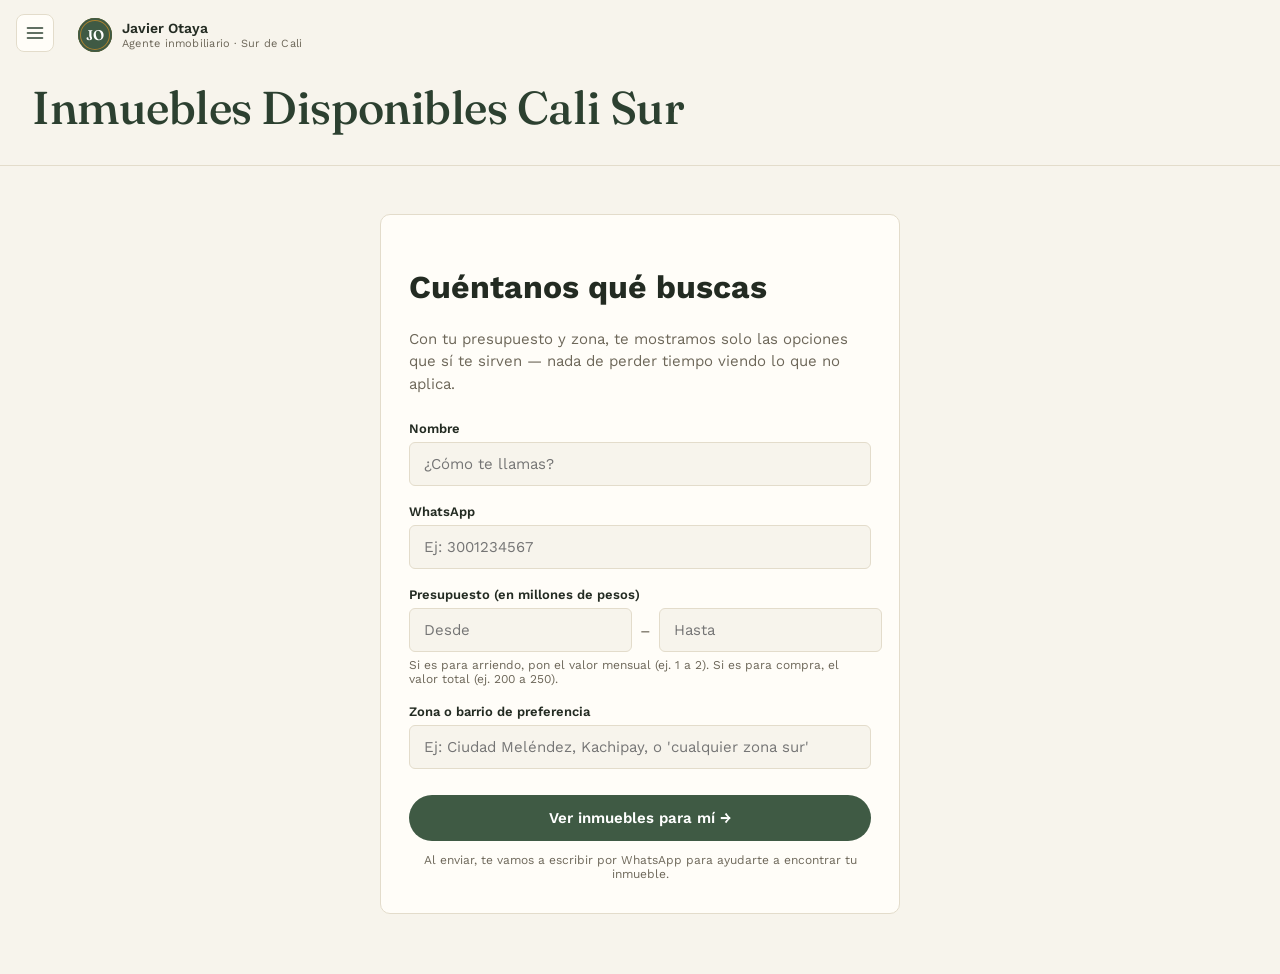
==== commit 604c967c: "Migra el catálogo a la arquitectura nueva (espejo, lead-api, rutas relativas) Co-Authored-By: Claude" ====
--- a/consulta/index.html
+++ b/consulta/index.html
@@ -8,8 +8,7 @@
 <link rel="preconnect" href="https://fonts.googleapis.com">
 <link rel="preconnect" href="https://fonts.gstatic.com" crossorigin>
 <link href="https://fonts.googleapis.com/css2?family=Fraunces:opsz,wght@9..144,400;9..144,500;9..144,600&family=Work+Sans:wght@400;500;600&display=swap" rel="stylesheet">
-<link rel="stylesheet" href="../css/style.css?v=9">
-<link rel="stylesheet" href="../css/tema.css?v=1">
+<link rel="stylesheet" href="../css/style.css?v=6">
 <link rel="stylesheet" href="consulta.css?v=2">
 </head>
 <body>
@@ -18,13 +17,13 @@
 
 <header class="topbar">
   <div class="topbar-inner">
-    <h1 class="topbar-title">Cuéntame qué buscas</h1>
+    <span class="topbar-title">Inmuebles Disponibles Cali Sur</span>
   </div>
 </header>
 
 <main class="lead-wrap">
   <form id="lead-form" class="lead-card" novalidate>
-    <h2>Cuéntanos qué buscas</h2>
+    <h1>Cuéntanos qué buscas</h1>
     <p class="lead-sub">Con tu presupuesto y zona, te mostramos solo las opciones que sí te sirven — nada de perder tiempo viendo lo que no aplica.</p>
 
     <label class="lead-label" for="f-nombre">Nombre</label>
@@ -54,8 +53,8 @@
   </div>
 </main>
 
-<script src="../js/config.js?v=6"></script>
-<script src="../js/nav.js?v=5"></script>
+<script src="../js/config.js?v=5"></script>
+<script src="../js/nav.js?v=4"></script>
 <script src="../js/lead-api.js?v=1"></script>
 <script src="consulta.js?v=3"></script>
 </body>
--- a/css/style.css
+++ b/css/style.css
@@ -37,6 +37,9 @@
   max-width: 1220px;
   margin: 0 auto;
 }
+/* La marca deja espacio al botón de menú (☰), que es fixed; el título
+   va debajo, alineado con el contenido de la página */
+.topbar-inner > .brand { margin-left: 46px; }
 
 .topbar-title {
   display: block;
@@ -277,10 +280,16 @@
 .card {
   background: var(--card);
   border: 1px solid var(--line);
-  border-radius: 6px;
+  border-radius: 14px;
   overflow: hidden;
   display: flex;
   flex-direction: column;
+  box-shadow: 0 1px 2px rgba(35, 43, 34, 0.06), 0 6px 18px rgba(35, 43, 34, 0.07);
+  transition: transform 0.2s ease, box-shadow 0.2s ease;
+}
+.card:hover {
+  transform: translateY(-3px);
+  box-shadow: 0 2px 4px rgba(35, 43, 34, 0.08), 0 14px 28px rgba(35, 43, 34, 0.13);
 }
 
 .card-image-link {
@@ -311,10 +320,11 @@
   left: 12px;
   font-size: 11px;
   font-weight: 600;
-  padding: 5px 10px;
+  padding: 5px 11px;
   border-radius: 999px;
   color: #fff;
   letter-spacing: 0.01em;
+  box-shadow: 0 2px 6px rgba(0, 0, 0, 0.18);
 }
 .card-badge.venta { background: var(--tag-venta); }
 .card-badge.arriendo { background: var(--tag-arriendo); }
@@ -332,18 +342,21 @@
 }
 
 .card-body {
-  padding: 16px 18px 18px;
+  padding: 18px 20px 18px;
   display: flex;
   flex-direction: column;
-  gap: 8px;
+  gap: 6px;
   flex: 1;
 }
 
 .card-price {
   font-family: var(--font-display);
-  font-size: 22px;
+  font-size: 28px;
+  font-weight: 500;
+  line-height: 1.15;
+  letter-spacing: -0.01em;
   color: var(--forest-dark);
-  margin: 0;
+  margin: 0 0 2px;
 }
 .card-price small {
   font-family: var(--font-body);
@@ -354,19 +367,35 @@
 
 .card-title {
   margin: 0;
-  font-size: 15px;
-  font-weight: 600;
+  font-size: 16px;
+  font-weight: 700;
+  line-height: 1.3;
   color: var(--ink);
 }
 
+.card-location {
+  display: flex;
+  align-items: center;
+  gap: 7px;
+  margin: 0;
+  font-size: 13.5px;
+  color: var(--muted);
+}
+.card-location svg { width: 16px; height: 16px; flex-shrink: 0; color: var(--brass); }
+.card-location span { overflow: hidden; text-overflow: ellipsis; white-space: nowrap; }
+
 .card-specs {
   display: flex;
   flex-wrap: wrap;
-  gap: 6px 14px;
+  gap: 8px 12px;
   font-size: 13px;
   color: var(--muted);
-  margin-top: 2px;
-}
+  margin-top: 8px;
+  padding-top: 12px;
+  border-top: 1px solid var(--line);
+}
+.card-specs .spec { display: inline-flex; align-items: center; gap: 6px; white-space: nowrap; }
+.card-specs .spec svg { width: 16px; height: 16px; flex-shrink: 0; color: var(--forest); }
 
 .card-link {
   margin-top: auto;
@@ -396,7 +425,8 @@
   padding-top: 10px;
   border-top: 1px solid var(--line);
 }
-.card-actions .card-link { border-top: none; padding-top: 0; margin-top: 0; }
+.card-actions .card-link { border-top: none; padding: 0; margin-top: 0; }
+.card-actions { border-top: none; padding-top: 12px; }
 
 .card-whatsapp {
   display: inline-flex;
@@ -467,6 +497,7 @@
 
 /* ── Overlay de la ficha de detalle ───────────────────────────── */
 body.no-scroll { overflow: hidden; }
+body.no-scroll .site-nav-toggle { display: none; }
 
 .detail-overlay {
   position: fixed;
@@ -740,6 +771,65 @@
 }
 .mini-card-body strong { font-family: var(--font-display); font-size: 14px; color: var(--forest-dark); }
 .mini-card-body span { font-size: 12px; color: var(--muted); }
+
+/* ── Menú compartido (☰) ───────────────────────────────────── */
+.site-nav-toggle {
+  position: fixed;
+  top: 14px;
+  left: 16px;
+  z-index: 50;
+  width: 38px;
+  height: 38px;
+  border-radius: 8px;
+  border: 1px solid var(--line);
+  background: var(--card);
+  color: var(--forest-dark);
+  display: flex;
+  align-items: center;
+  justify-content: center;
+  cursor: pointer;
+  transition: transform 0.25s ease, opacity 0.25s ease;
+}
+.site-nav-toggle:hover { border-color: var(--forest); }
+.site-nav-toggle:focus-visible { outline: 2px solid var(--forest); outline-offset: 2px; }
+.site-nav-toggle-hidden { transform: translateX(-56px); opacity: 0; pointer-events: none; }
+
+.site-nav-backdrop {
+  position: fixed;
+  inset: 0;
+  z-index: 48;
+  background: rgba(20, 24, 18, 0.4);
+}
+.site-nav-backdrop[hidden] { display: none; }
+
+.site-nav-panel {
+  position: fixed;
+  top: 0;
+  left: 0;
+  bottom: 0;
+  z-index: 49;
+  width: min(260px, 80vw);
+  background: var(--card);
+  box-shadow: 4px 0 24px rgba(0,0,0,0.15);
+  padding: 64px 24px 24px;
+}
+.site-nav-panel[hidden] { display: none; }
+
+.site-nav-panel nav {
+  display: flex;
+  flex-direction: column;
+  gap: 4px;
+}
+.site-nav-panel a {
+  padding: 11px 12px;
+  border-radius: 6px;
+  color: var(--ink);
+  text-decoration: none;
+  font-size: 15px;
+  font-weight: 500;
+}
+.site-nav-panel a:hover { background: var(--paper); }
+.site-nav-panel a.active { background: var(--forest); color: #fff; }
 
 /* ── Campos de formulario compartidos (consulta + calculadora) ── */
 .lead-label {
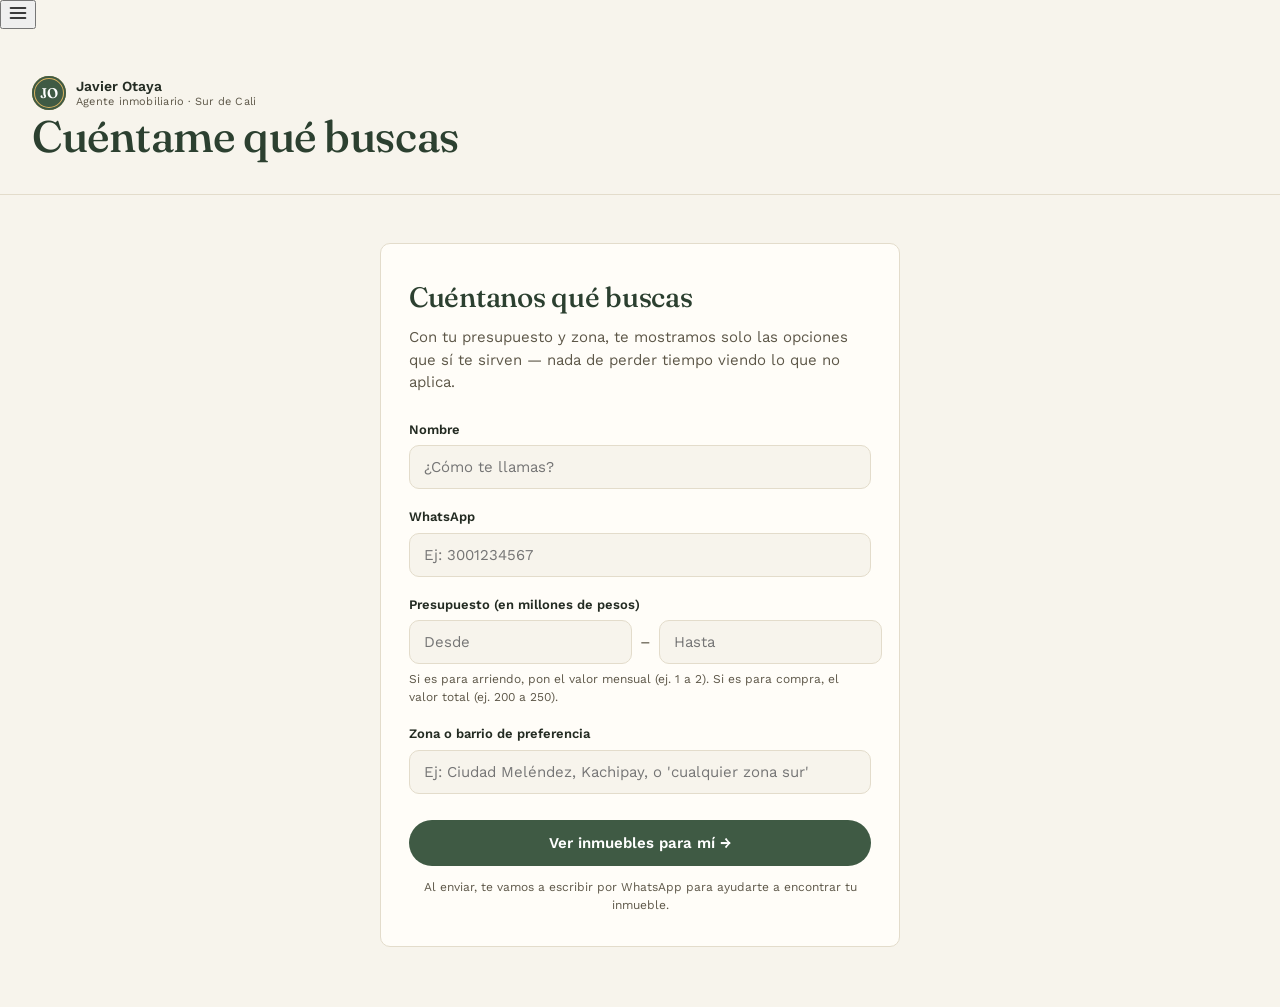
==== commit a7bd597a: "Rediseño editorial sobre main: nueva ficha, inicio, tema; conserva GTM, dominio, Ciudad/Administraci" ====
--- a/consulta/index.html
+++ b/consulta/index.html
@@ -3,27 +3,39 @@
 <head>
 <meta charset="UTF-8">
 <meta name="viewport" content="width=device-width, initial-scale=1.0">
+<!-- Google Tag Manager -->
+<script>(function(w,d,s,l,i){w[l]=w[l]||[];w[l].push({'gtm.start':
+new Date().getTime(),event:'gtm.js'});var f=d.getElementsByTagName(s)[0],
+j=d.createElement(s),dl=l!='dataLayer'?'&l='+l:'';j.async=true;j.src=
+'https://www.googletagmanager.com/gtm.js?id='+i+dl;f.parentNode.insertBefore(j,f);
+})(window,document,'script','dataLayer','GTM-M8QRZ37T');</script>
+<!-- End Google Tag Manager -->
 <title>Cuéntanos qué buscas — Inmuebles Cali Sur</title>
 <meta name="description" content="Dinos tu presupuesto y zona preferida, y te mostramos las opciones que sí te sirven.">
 <link rel="preconnect" href="https://fonts.googleapis.com">
 <link rel="preconnect" href="https://fonts.gstatic.com" crossorigin>
 <link href="https://fonts.googleapis.com/css2?family=Fraunces:opsz,wght@9..144,400;9..144,500;9..144,600&family=Work+Sans:wght@400;500;600&display=swap" rel="stylesheet">
-<link rel="stylesheet" href="../css/style.css?v=6">
+<link rel="stylesheet" href="../css/style.css?v=10">
+<link rel="stylesheet" href="../css/tema.css?v=3">
 <link rel="stylesheet" href="consulta.css?v=2">
 </head>
 <body>
+<!-- Google Tag Manager (noscript) -->
+<noscript><iframe src="https://www.googletagmanager.com/ns.html?id=GTM-M8QRZ37T"
+height="0" width="0" style="display:none;visibility:hidden"></iframe></noscript>
+<!-- End Google Tag Manager (noscript) -->
 
 <div id="site-nav-root"></div>
 
 <header class="topbar">
   <div class="topbar-inner">
-    <span class="topbar-title">Inmuebles Disponibles Cali Sur</span>
+    <h1 class="topbar-title">Cuéntame qué buscas</h1>
   </div>
 </header>
 
 <main class="lead-wrap">
   <form id="lead-form" class="lead-card" novalidate>
-    <h1>Cuéntanos qué buscas</h1>
+    <h2>Cuéntanos qué buscas</h2>
     <p class="lead-sub">Con tu presupuesto y zona, te mostramos solo las opciones que sí te sirven — nada de perder tiempo viendo lo que no aplica.</p>
 
     <label class="lead-label" for="f-nombre">Nombre</label>
@@ -53,9 +65,9 @@
   </div>
 </main>
 
-<script src="../js/config.js?v=5"></script>
-<script src="../js/nav.js?v=4"></script>
+<script src="../js/config.js?v=7"></script>
+<script src="../js/nav.js?v=5"></script>
 <script src="../js/lead-api.js?v=1"></script>
-<script src="consulta.js?v=3"></script>
+<script src="consulta.js?v=5"></script>
 </body>
 </html>
--- a/css/style.css
+++ b/css/style.css
@@ -37,9 +37,6 @@
   max-width: 1220px;
   margin: 0 auto;
 }
-/* La marca deja espacio al botón de menú (☰), que es fixed; el título
-   va debajo, alineado con el contenido de la página */
-.topbar-inner > .brand { margin-left: 46px; }
 
 .topbar-title {
   display: block;
@@ -497,7 +494,6 @@
 
 /* ── Overlay de la ficha de detalle ───────────────────────────── */
 body.no-scroll { overflow: hidden; }
-body.no-scroll .site-nav-toggle { display: none; }
 
 .detail-overlay {
   position: fixed;
@@ -771,65 +767,6 @@
 }
 .mini-card-body strong { font-family: var(--font-display); font-size: 14px; color: var(--forest-dark); }
 .mini-card-body span { font-size: 12px; color: var(--muted); }
-
-/* ── Menú compartido (☰) ───────────────────────────────────── */
-.site-nav-toggle {
-  position: fixed;
-  top: 14px;
-  left: 16px;
-  z-index: 50;
-  width: 38px;
-  height: 38px;
-  border-radius: 8px;
-  border: 1px solid var(--line);
-  background: var(--card);
-  color: var(--forest-dark);
-  display: flex;
-  align-items: center;
-  justify-content: center;
-  cursor: pointer;
-  transition: transform 0.25s ease, opacity 0.25s ease;
-}
-.site-nav-toggle:hover { border-color: var(--forest); }
-.site-nav-toggle:focus-visible { outline: 2px solid var(--forest); outline-offset: 2px; }
-.site-nav-toggle-hidden { transform: translateX(-56px); opacity: 0; pointer-events: none; }
-
-.site-nav-backdrop {
-  position: fixed;
-  inset: 0;
-  z-index: 48;
-  background: rgba(20, 24, 18, 0.4);
-}
-.site-nav-backdrop[hidden] { display: none; }
-
-.site-nav-panel {
-  position: fixed;
-  top: 0;
-  left: 0;
-  bottom: 0;
-  z-index: 49;
-  width: min(260px, 80vw);
-  background: var(--card);
-  box-shadow: 4px 0 24px rgba(0,0,0,0.15);
-  padding: 64px 24px 24px;
-}
-.site-nav-panel[hidden] { display: none; }
-
-.site-nav-panel nav {
-  display: flex;
-  flex-direction: column;
-  gap: 4px;
-}
-.site-nav-panel a {
-  padding: 11px 12px;
-  border-radius: 6px;
-  color: var(--ink);
-  text-decoration: none;
-  font-size: 15px;
-  font-weight: 500;
-}
-.site-nav-panel a:hover { background: var(--paper); }
-.site-nav-panel a.active { background: var(--forest); color: #fff; }
 
 /* ── Campos de formulario compartidos (consulta + calculadora) ── */
 .lead-label {
--- a/css/tema.css
+++ b/css/tema.css
@@ -0,0 +1,217 @@
+/* ─────────────────────────────────────────────────────────────
+   Tema "editorial cálido" — se carga DESPUÉS de style.css y lo
+   sobrescribe: tokens, encabezado, pie, catálogo, tarjetas y ficha.
+   Los colores de marca opcionales (config.js) siguen funcionando
+   porque se aplican sobre --forest / --forest-dark.
+   ───────────────────────────────────────────────────────────── */
+:root {
+  --paper: #f7f4ec;
+  --card: #fffdf8;
+  --ink: #232b22;
+  --muted: #5d5748;
+  --line: #e3dccb;
+  --line-soft: #ece6d6;
+  --forest: #3f5a44;
+  --forest-dark: #2c4030;
+  --tint: #e7efe3;
+  --brass: #a9812e;
+  --brass-light: #d9b25f;
+  --brass-text: #7c5c14;
+  --night: #0a0f0c;
+  --wa: #1f9d55;
+  --wa-dark: #187d44;
+  --radio: 14px;
+}
+
+body { line-height: 1.5; }
+h1, h2, h3 { font-family: var(--font-display); font-weight: 500; letter-spacing: -0.01em; }
+a { color: inherit; }
+:focus-visible { outline: 2px solid var(--brass); outline-offset: 2px; }
+
+/* ── Encabezado ─────────────────────────────────────────────── */
+.sitebar { background: var(--paper); border-bottom: 1px solid var(--line); position: relative; z-index: 30; }
+.sitebar-inner { max-width: 1220px; margin: 0 auto; padding: 12px 20px; display: flex; align-items: center; gap: 18px; }
+.sitebar .brand { margin: 0; }
+.sitebar-links { display: none; margin-left: auto; gap: 4px; }
+.sitebar-links a { padding: 8px 14px; border-radius: 999px; font-size: 14px; font-weight: 500; color: var(--muted); text-decoration: none; }
+.sitebar-links a:hover { color: var(--forest-dark); background: var(--tint); }
+.sitebar-links a.active { color: var(--forest-dark); background: var(--tint); font-weight: 600; }
+.sitebar-cta { display: none; align-items: center; gap: 8px; background: var(--forest); color: #fff; padding: 10px 18px; border-radius: 999px; font-size: 14px; font-weight: 600; text-decoration: none; }
+.sitebar-cta:hover { background: var(--forest-dark); }
+.sitebar-toggle { margin-left: auto; width: 42px; height: 42px; border-radius: 12px; border: 1px solid var(--line); background: var(--card); color: var(--forest-dark); display: inline-flex; align-items: center; justify-content: center; cursor: pointer; }
+.sitebar.abierto .sitebar-links {
+  display: flex; flex-direction: column; position: absolute; left: 12px; right: 12px; top: 100%; margin: 6px 0 0;
+  background: var(--card); border: 1px solid var(--line); border-radius: var(--radio); padding: 8px; box-shadow: 0 14px 34px rgba(35, 43, 34, 0.14);
+}
+.sitebar.abierto .sitebar-links a { padding: 12px 14px; font-size: 15px; }
+@media (min-width: 900px) {
+  .sitebar-inner { padding: 14px 32px; }
+  .sitebar-links { display: flex; }
+  .sitebar-cta { display: inline-flex; }
+  .sitebar-toggle { display: none; }
+  .sitebar-links { margin-left: auto; }
+}
+
+/* Marca */
+.brand-mono { background: var(--forest); box-shadow: inset 0 0 0 2px var(--forest), inset 0 0 0 3px var(--brass-light); }
+.brand-claro { color: #f4efe2; }
+.brand-claro .brand-text strong { color: #f4efe2; }
+.brand-claro .brand-text span { color: #b9b29d; }
+
+/* ── Encabezado de página (título de cada sección) ──────────── */
+.topbar { padding: 34px 20px 26px; border-bottom: 1px solid var(--line); background: var(--paper); }
+.topbar-inner { max-width: 1220px; margin: 0 auto; }
+.topbar-eyebrow { margin: 0 0 8px; font-size: 12px; font-weight: 600; letter-spacing: 0.1em; text-transform: uppercase; color: var(--brass-text); }
+.topbar-title { display: block; margin: 0; font-size: clamp(28px, 4.2vw, 44px); line-height: 1.1; color: var(--forest-dark); font-family: var(--font-display); font-weight: 500; }
+.topbar-subtitle { display: block; margin: 10px 0 0; max-width: 62ch; color: var(--muted); font-size: 16px; }
+@media (min-width: 860px) { .topbar { padding: 44px 32px 34px; } .topbar-title { margin-top: 0; } }
+
+/* ── Filtros ────────────────────────────────────────────────── */
+.filters { background: rgba(247, 244, 236, 0.96); backdrop-filter: blur(6px); }
+.pill, .btn-outline { border-radius: 999px; border: 1px solid var(--line); background: var(--card); color: var(--ink); }
+.pill-select.pill-active, .pill-toggle.pill-active { background: var(--tint); border-color: var(--forest); color: var(--forest-dark); }
+.pill-popover { border-radius: var(--radio); box-shadow: 0 14px 34px rgba(35, 43, 34, 0.16); }
+.filters-count { font-weight: 600; color: var(--forest-dark); }
+.sales-banner { background: var(--tint); color: var(--forest-dark); }
+
+/* ── Tarjetas del catálogo ──────────────────────────────────── */
+.gallery { grid-template-columns: repeat(auto-fill, minmax(300px, 1fr)); gap: 28px; }
+.card { border-radius: 18px; border: 1px solid var(--line); box-shadow: 0 1px 0 rgba(35, 43, 34, 0.03); transition: transform 0.2s ease, box-shadow 0.2s ease; }
+.card:hover { transform: translateY(-3px); box-shadow: 0 16px 34px rgba(35, 43, 34, 0.12); }
+.card-image-link { aspect-ratio: 4 / 3; }
+.card-badge { top: 14px; left: 14px; padding: 6px 12px; font-size: 12px; box-shadow: 0 2px 8px rgba(0, 0, 0, 0.18); }
+.card-badge.venta { background: var(--forest); }
+.card-badge.arriendo { background: #8a5a2e; }
+.card-body { padding: 18px 20px 20px; gap: 8px; }
+.card-top { display: flex; align-items: center; justify-content: space-between; gap: 10px; flex-wrap: wrap; }
+.card-price { font-size: 28px; line-height: 1.1; color: var(--forest-dark); }
+.card-price small { font-size: 13px; }
+.card-credit { position: static; background: var(--tint); color: var(--forest-dark); font-size: 12px; font-weight: 600; padding: 5px 11px; }
+.card-title { font-size: 16px; font-weight: 600; font-family: var(--font-body); color: var(--ink); }
+.card-zona { display: flex; align-items: center; gap: 6px; margin: 0; font-size: 14px; color: var(--muted); }
+.card-zona svg { width: 15px; height: 15px; flex: none; color: var(--brass); }
+.card-meta { display: flex; flex-wrap: wrap; gap: 8px 16px; padding: 12px 0 2px; border-top: 1px solid var(--line-soft); margin-top: 4px; font-size: 13px; color: var(--muted); }
+.card-meta-item { display: inline-flex; align-items: center; gap: 6px; }
+.card-meta-item svg { width: 17px; height: 17px; color: var(--forest); }
+.card-actions { border-top: none; padding-top: 6px; }
+.card-link { color: var(--forest-dark); font-size: 14px; border-top: none; padding-top: 0; }
+.card-link:hover { text-decoration: none; color: var(--brass-text); }
+.whatsapp-float { background: var(--wa); }
+.whatsapp-float:hover { background: var(--wa-dark); }
+.foot { background: var(--paper); }
+
+/* ── Pie ────────────────────────────────────────────────────── */
+.sitefoot { background: var(--night); color: #cfc8b4; padding: 40px 20px 28px; margin-top: 48px; }
+.sitefoot-inner { max-width: 1220px; margin: 0 auto; display: flex; flex-wrap: wrap; align-items: center; justify-content: space-between; gap: 22px; }
+.sitefoot-links { display: flex; flex-wrap: wrap; gap: 6px 22px; }
+.sitefoot-links a { color: #e9e3d0; text-decoration: none; font-size: 14px; }
+.sitefoot-links a:hover { color: var(--brass-light); }
+.sitefoot-nota { max-width: 1220px; margin: 26px auto 0; padding-top: 20px; border-top: 1px solid #243027; font-size: 12px; color: #8e8873; }
+@media (min-width: 900px) { .sitefoot { padding: 48px 32px 30px; } }
+
+/* ── Ficha del inmueble ─────────────────────────────────────── */
+.detail-overlay { background: rgba(10, 15, 12, 0.62); }
+.detail-panel { background: var(--paper); max-width: 1120px; }
+@media (min-width: 700px) { .detail-panel { border-radius: 22px; } }
+.detail-close { background: rgba(10, 15, 12, 0.6); top: 16px; right: 16px; }
+
+.fi { padding: 18px 16px 0; }
+.fi-volver { background: none; border: none; padding: 6px 0; margin: 0 0 12px; font-family: inherit; font-size: 14px; font-weight: 600; color: var(--forest-dark); cursor: pointer; }
+.fi-volver:hover { color: var(--brass-text); }
+.fi-grid { display: grid; grid-template-columns: minmax(0, 1fr); gap: 22px; }
+
+.fi .detail-carousel { border-radius: 16px; aspect-ratio: 4 / 3; background: #1c231d; }
+.fi .carousel-zoom { left: 14px; bottom: 14px; }
+.fi-miniaturas { display: flex; gap: 8px; margin-top: 10px; overflow-x: auto; scrollbar-width: none; }
+.fi-miniaturas::-webkit-scrollbar { display: none; }
+.fi-miniaturas button { flex: none; width: 76px; height: 58px; padding: 0; border: 2px solid transparent; border-radius: 10px; overflow: hidden; background: var(--line); cursor: pointer; opacity: 0.7; }
+.fi-miniaturas button.active { border-color: var(--brass); opacity: 1; }
+.fi-miniaturas img { width: 100%; height: 100%; object-fit: cover; display: block; }
+
+.fi-cabecera { padding: 22px 0 6px; }
+.fi-etiquetas { display: flex; flex-wrap: wrap; gap: 8px; margin-bottom: 12px; }
+.fi-etq { font-size: 12px; font-weight: 600; padding: 5px 12px; border-radius: 999px; background: var(--tint); color: var(--forest-dark); }
+.fi-etq.venta { background: var(--forest); color: #fff; }
+.fi-etq.arriendo { background: #8a5a2e; color: #fff; }
+.fi-etq.credito { background: #f3e7c6; color: var(--brass-text); }
+.fi .detail-title { margin: 0; font-family: var(--font-display); font-weight: 500; font-size: clamp(26px, 3.4vw, 36px); line-height: 1.12; color: var(--forest-dark); }
+.fi-ubicacion { display: flex; align-items: center; gap: 6px; margin: 8px 0 0; color: var(--muted); font-size: 15px; }
+.fi-ubicacion svg { width: 16px; height: 16px; color: var(--brass); flex: none; }
+
+.fi-hechos { display: grid; grid-template-columns: repeat(2, minmax(0, 1fr)); gap: 10px; margin: 18px 0 6px; }
+.fi-hecho { display: flex; align-items: center; gap: 12px; padding: 14px 16px; background: var(--card); border: 1px solid var(--line); border-radius: 14px; }
+.fi-hecho svg { width: 24px; height: 24px; color: var(--forest); flex: none; }
+.fi-hecho strong { display: block; font-family: var(--font-display); font-size: 19px; font-weight: 500; color: var(--ink); line-height: 1.1; }
+.fi-hecho span { font-size: 12px; color: var(--muted); }
+
+.fi-seccion { margin-top: 26px; }
+.fi-seccion h3 { margin: 0 0 12px; font-size: 22px; color: var(--forest-dark); }
+.fi-numeros { display: grid; gap: 12px; }
+.fi-numero { padding: 18px 20px; background: var(--card); border: 1px solid var(--line); border-radius: 14px; }
+.fi-numero-etq { display: block; font-size: 13px; color: var(--muted); }
+.fi-numero strong { display: block; margin: 4px 0 6px; font-family: var(--font-display); font-weight: 500; font-size: 26px; color: var(--forest-dark); }
+.fi-numero small { display: block; font-size: 13px; color: var(--muted); line-height: 1.45; }
+.fi-numero small.inline { display: inline; font-family: var(--font-body); font-size: 14px; }
+.fi-numero a { color: var(--forest-dark); font-weight: 600; }
+.fi-texto { margin: 0; font-size: 16px; line-height: 1.7; color: var(--ink); max-width: 66ch; }
+.fi .detail-crm-link { display: inline-block; margin-top: 22px; color: var(--forest-dark); font-weight: 600; }
+
+/* Columna de contacto */
+.fi-aside { display: flex; flex-direction: column; gap: 14px; }
+.fi-reserva { padding: 22px; background: var(--card); border: 1px solid var(--line); border-radius: 18px; box-shadow: 0 10px 28px rgba(35, 43, 34, 0.08); }
+.fi-reserva-etq { font-size: 13px; color: var(--muted); }
+.fi .detail-price { margin: 2px 0 16px; font-size: 34px; line-height: 1.1; color: var(--forest-dark); }
+.fi .detail-cta { margin: 0 0 14px; gap: 14px; }
+.fi .detail-whatsapp, .fi .detail-lead-submit { background: var(--wa); border-radius: 14px; padding: 15px; font-size: 16px; }
+.fi .detail-whatsapp:hover, .fi .detail-lead-submit:hover { background: var(--wa-dark); }
+.fi .detail-lead-form { background: var(--paper); border-radius: 14px; }
+.fi .detail-lead-input { border-radius: 10px; }
+.fi-mensaje { font-size: 13px; color: var(--muted); }
+.fi-mensaje p { margin: 6px 0 0; padding: 11px 13px; background: var(--paper); border-radius: 12px; border: 1px dashed var(--line); color: var(--ink); font-size: 14px; line-height: 1.45; }
+.fi-visita > span { font-size: 13px; color: var(--muted); }
+.fi-chips { display: flex; flex-wrap: wrap; gap: 8px; margin-top: 8px; }
+.fi-chip { font-family: inherit; font-size: 13px; font-weight: 500; padding: 8px 14px; border-radius: 999px; border: 1px solid var(--line); background: var(--card); color: var(--ink); cursor: pointer; }
+.fi-chip:hover { border-color: var(--forest); }
+.fi-chip.activo { background: var(--forest); border-color: var(--forest); color: #fff; }
+.fi-acciones { display: grid; grid-template-columns: 1fr 1fr; gap: 10px; padding-top: 14px; border-top: 1px solid var(--line-soft); }
+.fi-accion { display: inline-flex; align-items: center; justify-content: center; gap: 8px; padding: 11px; border: 1px solid var(--line); border-radius: 12px; background: var(--card); color: var(--forest-dark); font-family: inherit; font-size: 14px; font-weight: 600; text-decoration: none; cursor: pointer; }
+.fi-accion svg { width: 18px; height: 18px; }
+.fi-accion:hover { border-color: var(--forest); background: var(--tint); }
+
+.fi-asesor { display: flex; gap: 14px; align-items: flex-start; padding: 18px; background: var(--tint); border-radius: 16px; }
+.fi-asesor-foto { width: 64px; height: 64px; border-radius: 50%; object-fit: cover; object-position: center 20%; flex: none; border: 2px solid var(--card); }
+.fi-asesor strong { display: block; font-family: var(--font-display); font-weight: 500; font-size: 18px; color: var(--forest-dark); }
+.fi-asesor-cargo { display: block; font-size: 13px; color: var(--muted); }
+.fi-asesor p { margin: 8px 0 0; font-size: 13px; line-height: 1.5; color: var(--ink); }
+
+.fi .detail-similar { margin-top: 34px; padding-bottom: 28px; }
+.fi .detail-similar h3 { font-size: 22px; font-weight: 500; color: var(--forest-dark); margin: 0 0 14px; }
+.fi .detail-similar-grid { grid-template-columns: repeat(auto-fill, minmax(190px, 1fr)); gap: 14px; }
+.mini-card { border-radius: 14px; background: var(--card); transition: transform 0.2s ease, box-shadow 0.2s ease; }
+.mini-card:hover { transform: translateY(-2px); box-shadow: 0 10px 22px rgba(35, 43, 34, 0.1); }
+.mini-card-body strong { font-size: 16px; }
+
+/* Barra fija (solo celular) */
+.fi-barra { position: sticky; bottom: 0; z-index: 6; display: flex; align-items: center; justify-content: space-between; gap: 12px; margin: 0 -16px; padding: 12px 16px calc(12px + env(safe-area-inset-bottom)); background: var(--card); border-top: 1px solid var(--line); box-shadow: 0 -8px 22px rgba(35, 43, 34, 0.08); }
+.fi-barra span { display: block; font-size: 11px; color: var(--muted); }
+.fi-barra strong { font-family: var(--font-display); font-weight: 500; font-size: 20px; color: var(--forest-dark); }
+.fi-barra strong small { font-family: var(--font-body); font-size: 12px; color: var(--muted); }
+.fi-barra-wa { display: inline-flex; align-items: center; gap: 8px; padding: 13px 20px; border: none; border-radius: 14px; background: var(--wa); color: #fff; font-family: inherit; font-size: 15px; font-weight: 600; cursor: pointer; }
+.fi-barra-wa svg { width: 18px; height: 18px; }
+
+@media (min-width: 560px) {
+  .fi-hechos { grid-template-columns: repeat(3, minmax(0, 1fr)); }
+  .fi-numeros { grid-template-columns: 1fr 1fr; }
+}
+@media (min-width: 900px) {
+  .fi { padding: 28px 32px 0; }
+  .fi-grid { grid-template-columns: minmax(0, 1fr) 360px; gap: 34px; align-items: start; }
+  .fi-aside { position: sticky; top: 8px; }
+  .fi-barra { display: none; }
+  .fi .detail-carousel { aspect-ratio: 16 / 10; }
+}
+
+/* ── Páginas secundarias: se heredan los tokens; solo se afina ─ */
+.lead-card, .credito-form, .credito-resultado, .solicitud-card { border-radius: 18px; }
+.info-banner, .credito-cuota-box { border-radius: 12px; }
+.lead-input, .detail-lead-input { border-radius: 10px; }
